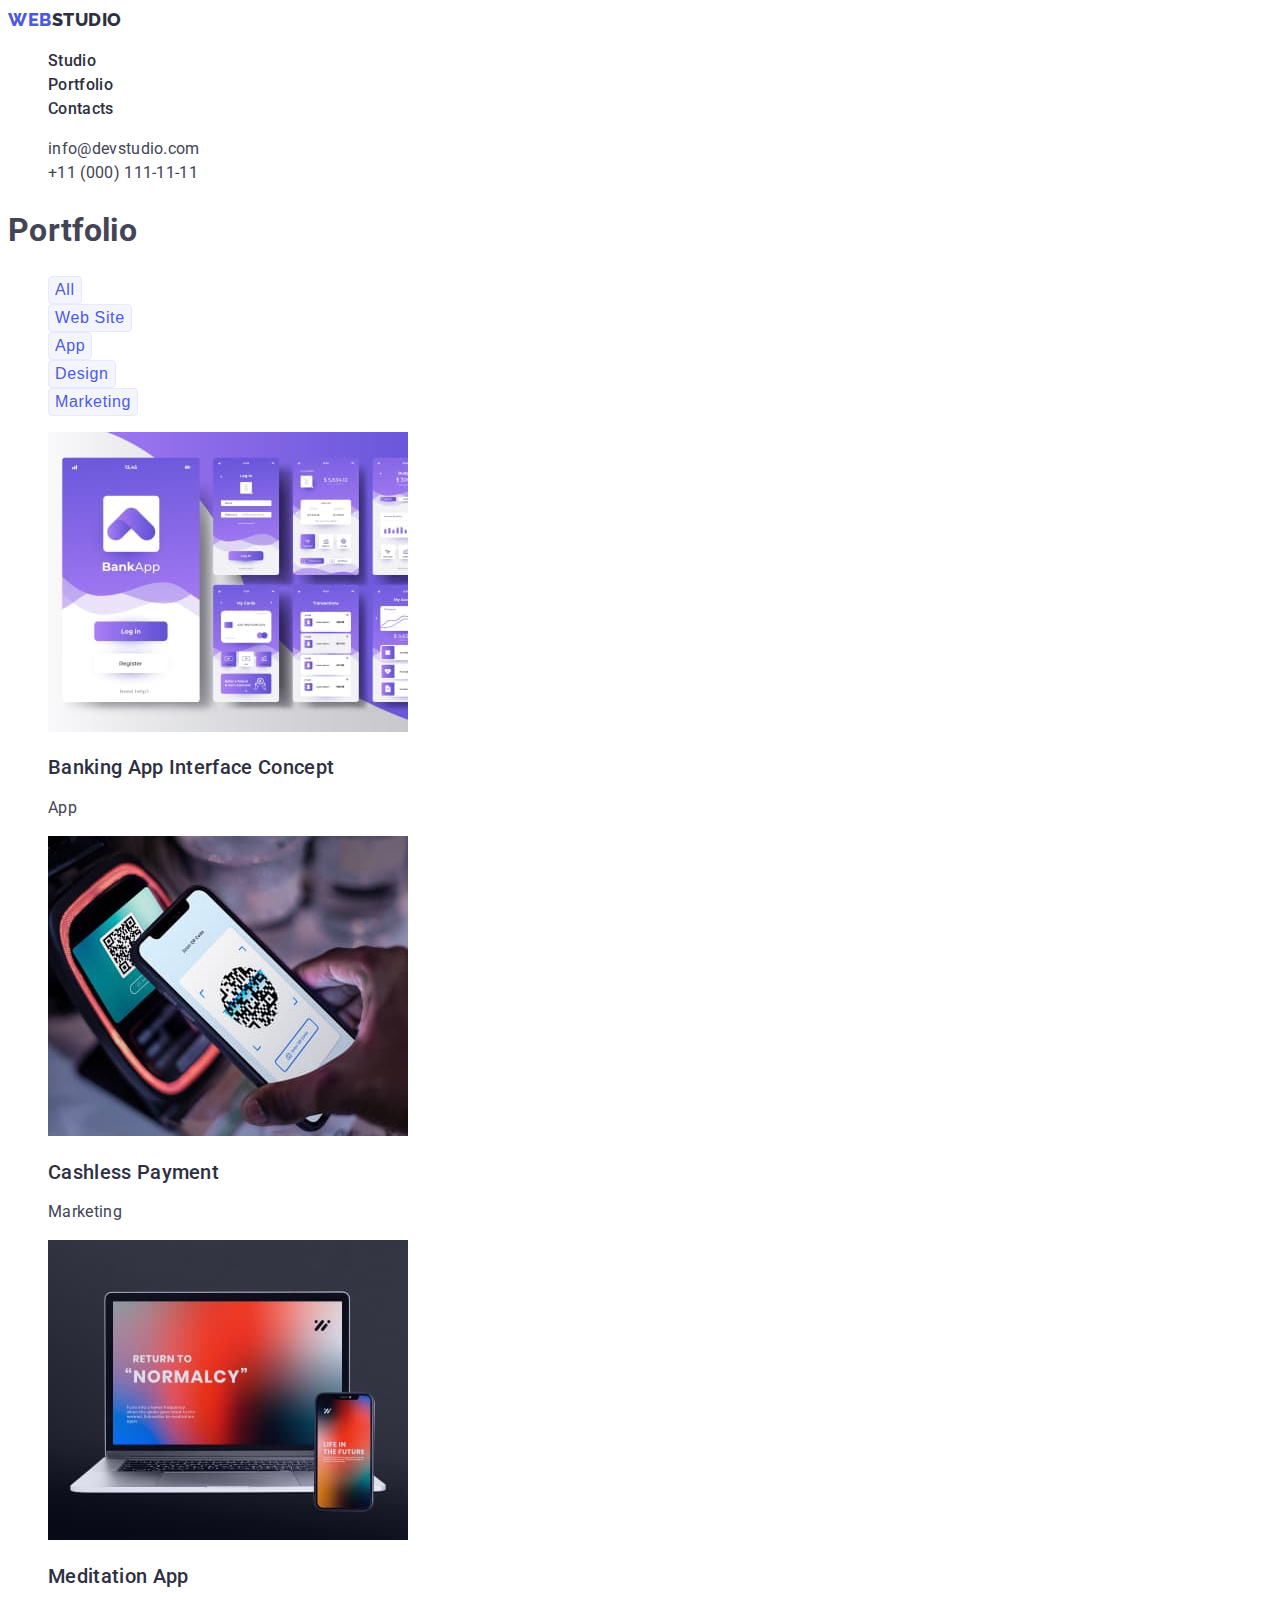
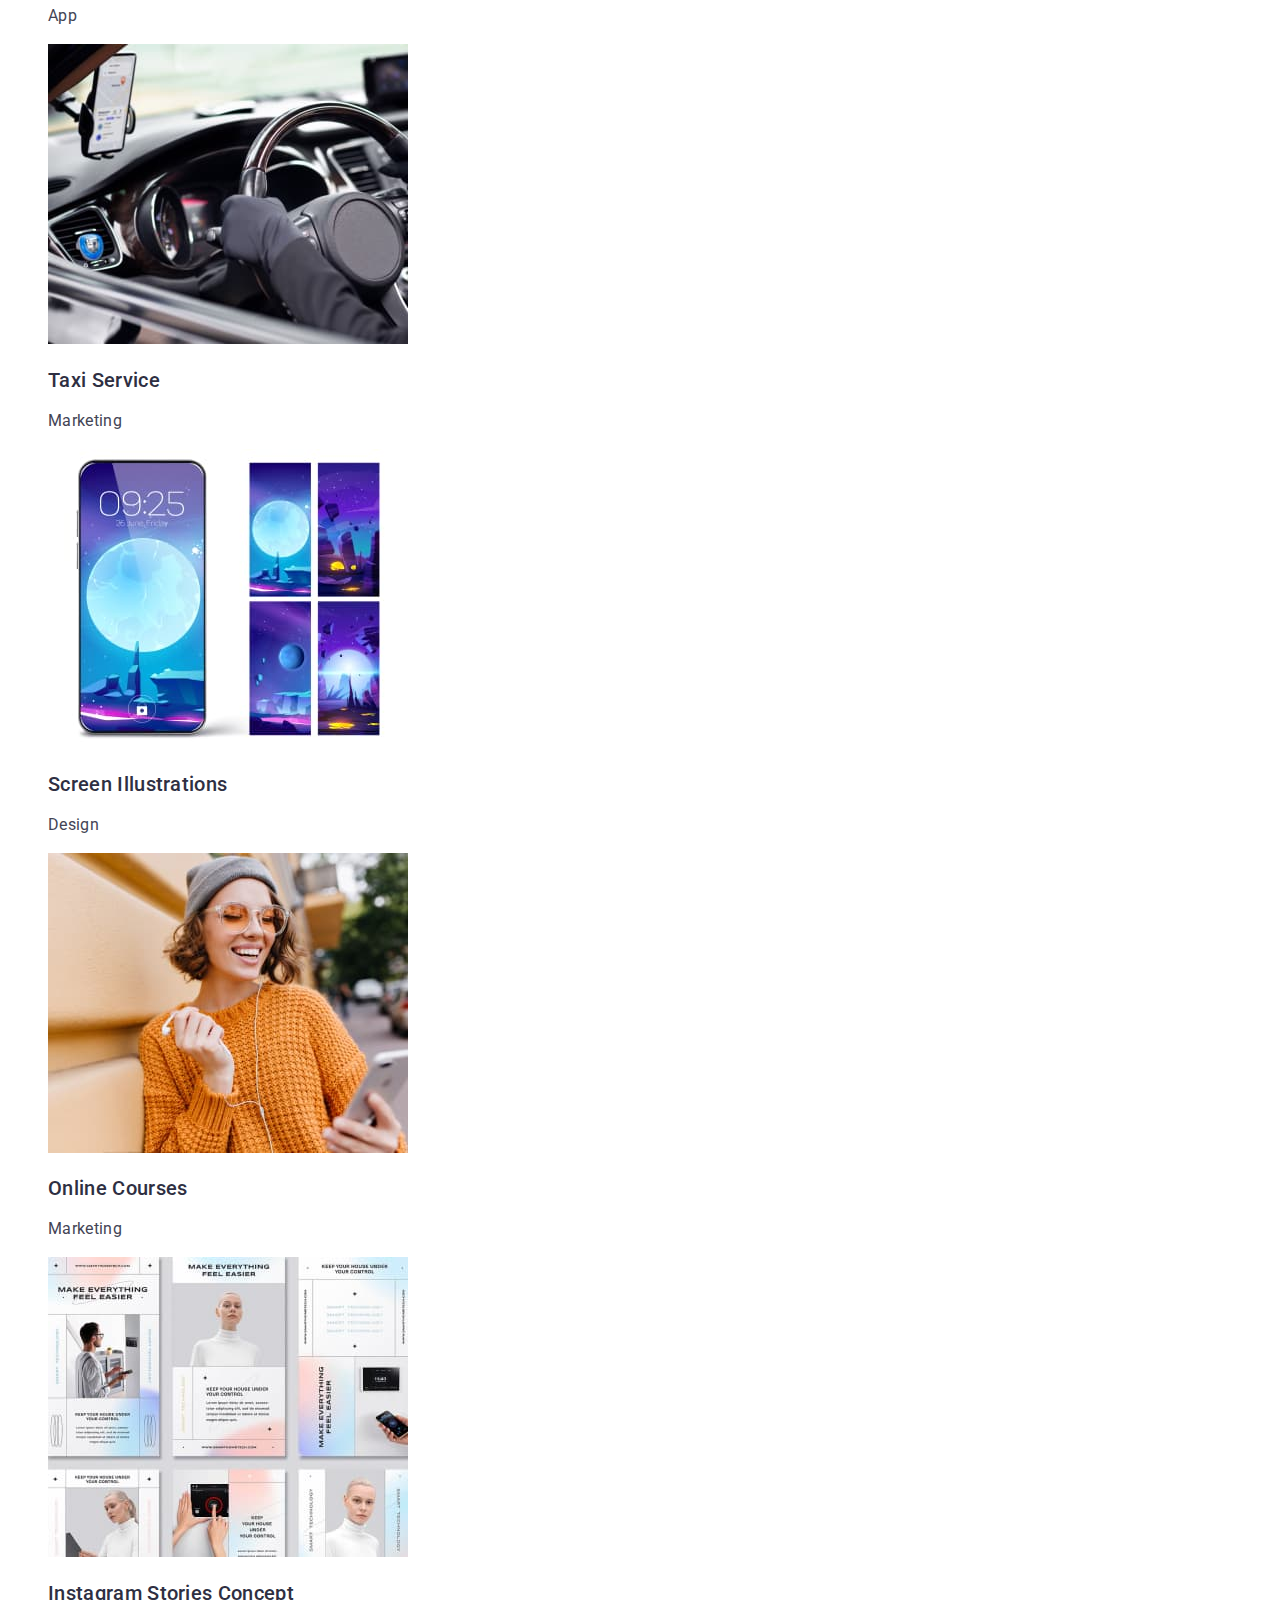
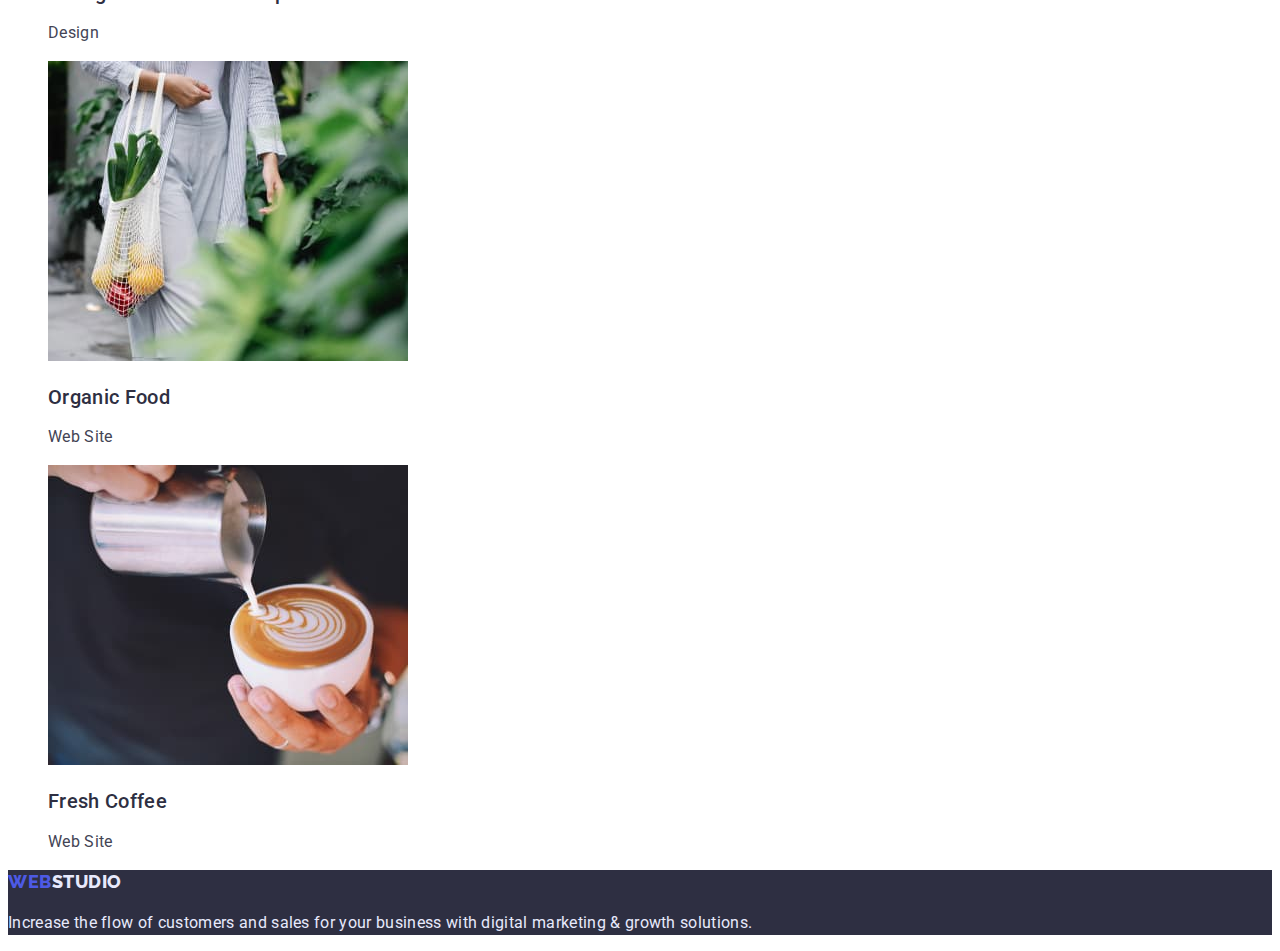
==== portfolio.html @ fa210cbf "Add start" ====
<!DOCTYPE html>
<html lang="en">
  <head>
    <meta charset="UTF-8" />
    <meta http-equiv="X-UA-Compatible" content="IE=edge" />
    <meta name="viewport" content="width=device-width, initial-scale=1.0" />
    <title lang="uk">Портфоліо</title>
    <link rel="preconnect" href="https://fonts.googleapis.com" />
    <link rel="preconnect" href="https://fonts.gstatic.com" crossorigin />
    <link
      href="https://fonts.googleapis.com/css2?family=Raleway:wght@700&family=Roboto:wght@400;500;700;900&display=swap"
      rel="stylesheet"
    />
    <link rel="stylesheet" href="./CSS/styless.css" />
  </head>
  <body>
    <!-- site header -->
    <header>
      <!-- navigation -->
      <nav>
        <!-- logo -->
        <a href="./index.html" class="logo"> <span class="logo-web">Web</span>Studio </a>
        <ul class="site-nav list">
          <li><a href="./index.html" class="link">Studio</a></li>
          <li><a href="./portfolio.html" class="link">Portfolio</a></li>
          <li><a href="" class="link">Contacts</a></li>
        </ul>
      </nav>
      <!-- contacts -->
      <ul class="contacts list">
        <li><a href="mailto:info@devstudio.com" class="contact">info@devstudio.com</a></li>
        <li><a href="tel:+110001111111" class="contact">+11 (000) 111-11-11</a></li>
      </ul>
    </header>
    <!-- main content -->
    <main>
      <section>
        <h1>Portfolio</h1>
        <!-- filters -->
        <ul class="list">
          <li><button type="button" class="button secondary">All</button></li>
          <li><button type="button" class="button secondary">Web Site</button></li>
          <li><button type="button" class="button secondary">App</button></li>
          <li><button type="button" class="button secondary">Design</button></li>
          <li><button type="button" class="button secondary">Marketing</button></li>
        </ul>
        <!-- cards -->
        <ul class="cards list">
          <li class="card-list">
            <a href="" class="link">
              <img
                src="./images/p-img-1.jpg"
                alt="an example of a banking app"
                width="360"
                height="300"
              />
              <h2 class="card-page">Banking App Interface Concept</h2>
              <p class="card-text">App</p>
            </a>
          </li>
          <li>
            <a href="" class="link">
              <img
                src="./images/p-img-2.jpg"
                alt="example of сashless payment"
                width="360"
                height="300"
              />
              <h2 class="card-page">Cashless Payment</h2>
              <p class="card-text">Marketing</p>
            </a>
          </li>
          <li>
            <a href="" class="link">
              <img
                src="./images/p-img-3.jpg"
                alt="an example of a meditation app"
                width="360"
                height="300"
              />
              <h2 class="card-page">Meditation App</h2>
              <p class="card-text">App</p>
            </a>
          </li>
          <li>
            <a href="" class="link">
              <img
                src="./images/p-img-4.jpg"
                alt="an example of a taxi service"
                width="360"
                height="300"
              />
              <h2 class="card-page">Taxi Service</h2>
              <p class="card-text">Marketing</p>
            </a>
          </li>
          <li>
            <a href="" class="link">
              <img
                src="./images/p-img-5.jpg"
                alt="an example of phone screen design"
                width="360"
                height="300"
              />
              <h2 class="card-page">Screen Illustrations</h2>
              <p class="card-text">Design</p>
            </a>
          </li>
          <li>
            <a href="" class="link">
              <img
                src="./images/p-img-6.jpg"
                alt="girl with headphones and phone"
                width="360"
                height="300"
              />
              <h2 class="card-page">Online Courses</h2>
              <p class="card-text">Marketing</p>
            </a>
          </li>
          <li>
            <a href="" class="link">
              <img
                src="./images/p-img-7.jpg"
                alt="an example of Instagram stories"
                width="360"
                height="300"
              />
              <h2 class="card-page">Instagram Stories Concept</h2>
              <p class="card-text">Design</p>
            </a>
          </li>
          <li>
            <a href="" class="link">
              <img
                src="./images/p-img-8.jpg"
                alt="vegetables and fruits in a bag"
                width="360"
                height="300"
              />
              <h2 class="card-page">Organic Food</h2>
              <p class="card-text">Web Site</p>
            </a>
          </li>
          <li>
            <a href="" class="link">
              <img
                src="./images/p-img-9.jpg"
                alt="the barista makes coffee"
                width="360"
                height="300"
              />
              <h2 class="card-page">Fresh Coffee</h2>
              <p class="card-text">Web Site</p>
            </a>
          </li>
        </ul>
      </section>
    </main>
    <!-- footer -->
    <footer class="footer">
      <a href="/" class="logo"> <span class="logo-web">Web</span>Studio </a>
      <p class="footer-text">
        Increase the flow of customers and sales for your business with digital marketing & growth
        solutions.
      </p>
    </footer>
  </body>
</html>
---- CSS/styless.css ----
:root {
    --dark-color: #2E2F42;
    --text-color: #434455;
    --primary-brend-color: #4D5AE5;
    --withe-color: #FFFFFF;
    --accent-color: #E7E9FC;
    --light-color: #F4F4FD;
}

body {
    color: var(--text-color);
    background-color: var(--withe-color);
    font-family: Roboto, sans-serif;
    font-size: 16px;
    line-height: 1.5;
    letter-spacing: 0.02em;
}

.list {
    list-style: none;
} 

/* Marking Logo */
.logo {
    color: var(--dark-color);
    text-transform: uppercase;
    text-decoration: none;
    font-family: Raleway, sans-serif;
    font-weight: 800;
    font-size: 18px;
    line-height: 1.33;
    letter-spacing: 0.03em;
}

.logo-web {
    color: var(--primary-brend-color);
}

/* Marking Navigation */
.site-nav {
    font-weight: 500;
}
.site-nav .link {
    color: var(--dark-color);
    text-decoration: none;
}
.site-nav .link:hover,
.site-nav .link:focus {
    color: var(--primary-brend-color);
}

/* Marking Contakts */
.contact {
    color: inherit;
    text-decoration: none;
}
.contact:hover, .contact:focus {
    color: var(--primary-brend-color);
}

/* Marking Hero */
.hero {
    background-color: var(--dark-color);
}
.hero-title {
    color: var(--withe-color);
    font-weight: 500;
    font-size: 56px;
    line-height: 1.07;
    text-align: center;
}

/* Marking Button */
.button.primary {
    cursor: pointer;
    color: var(--withe-color);
    background-color: var(--primary-brend-color);
    border-radius: 4px;
    font-family: Roboto, sans-serif;
    font-weight: 500;
    font-size: 16px;
    line-height: 1.19;
    align-items: center;
    text-align: center;
    letter-spacing: 0.04em;
}
.button.primary:hover,
.button.primary:focus {
    background: #404BBF;
}

/* Marking Features */
.future-page {
    color: var(--dark-color);
    font-weight: 500;
    font-size: 20px;
    line-height: 1.2;
}

/* Marking Wot We Do */
.section-page {
    color: var(--dark-color);
    font-weight: 500;
    font-size: 36px;
    line-height: 1.11;
    text-align: center;
    text-transform: capitalize;
}

/* Markinf Our Team */
.team-page {
    color: var(--dark-color);
    font-weight: 500;
    font-size: 20px;
    line-height: 1.2;
}

/* Marking Footer */
.footer {
    color: var(--accent-color);
    background-color: var(--dark-color);
}
.footer .logo {
    color: var(--accent-color);
}

/* Marking Portfolio */
.button.secondary {
    cursor: pointer;
    color: var(--primary-brend-color);
    background-color: var(--light-color);
    border: 1px solid #E7E9FC;
    border-radius: 4px;
    font-weight: 500;
    font-size: 16px;
    line-height: 1.5;
    align-items: center;
    text-align: center;
    letter-spacing: 0.04em;
}

.button.secondary:hover,
.button.secondary:focus {
    background: var(--primary-brend-color);
    color: var(--withe-color);
}
.cards .link {
    text-decoration: none;
    color: inherit;
}
.card-page {
    font-weight: 500;
    font-size: 20px;
    line-height: 1.2;
    color: var(--dark-color);
}
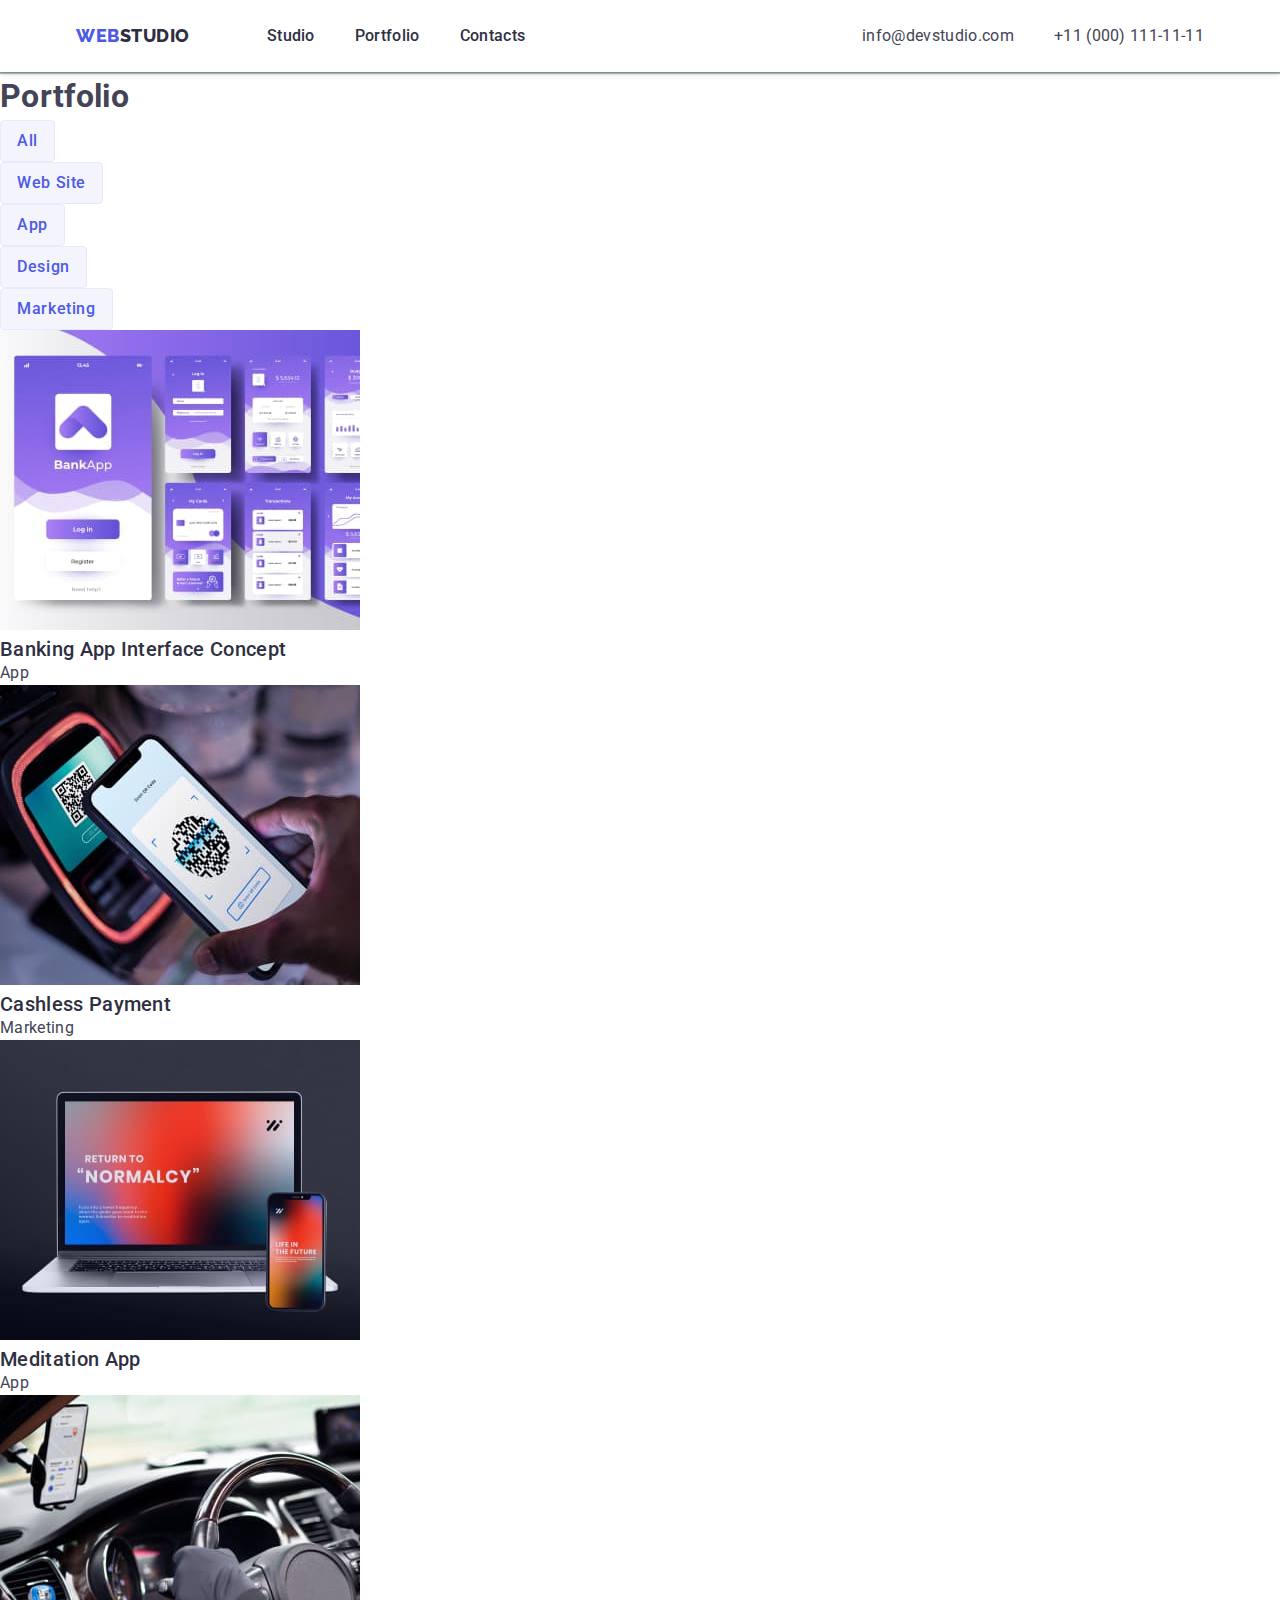
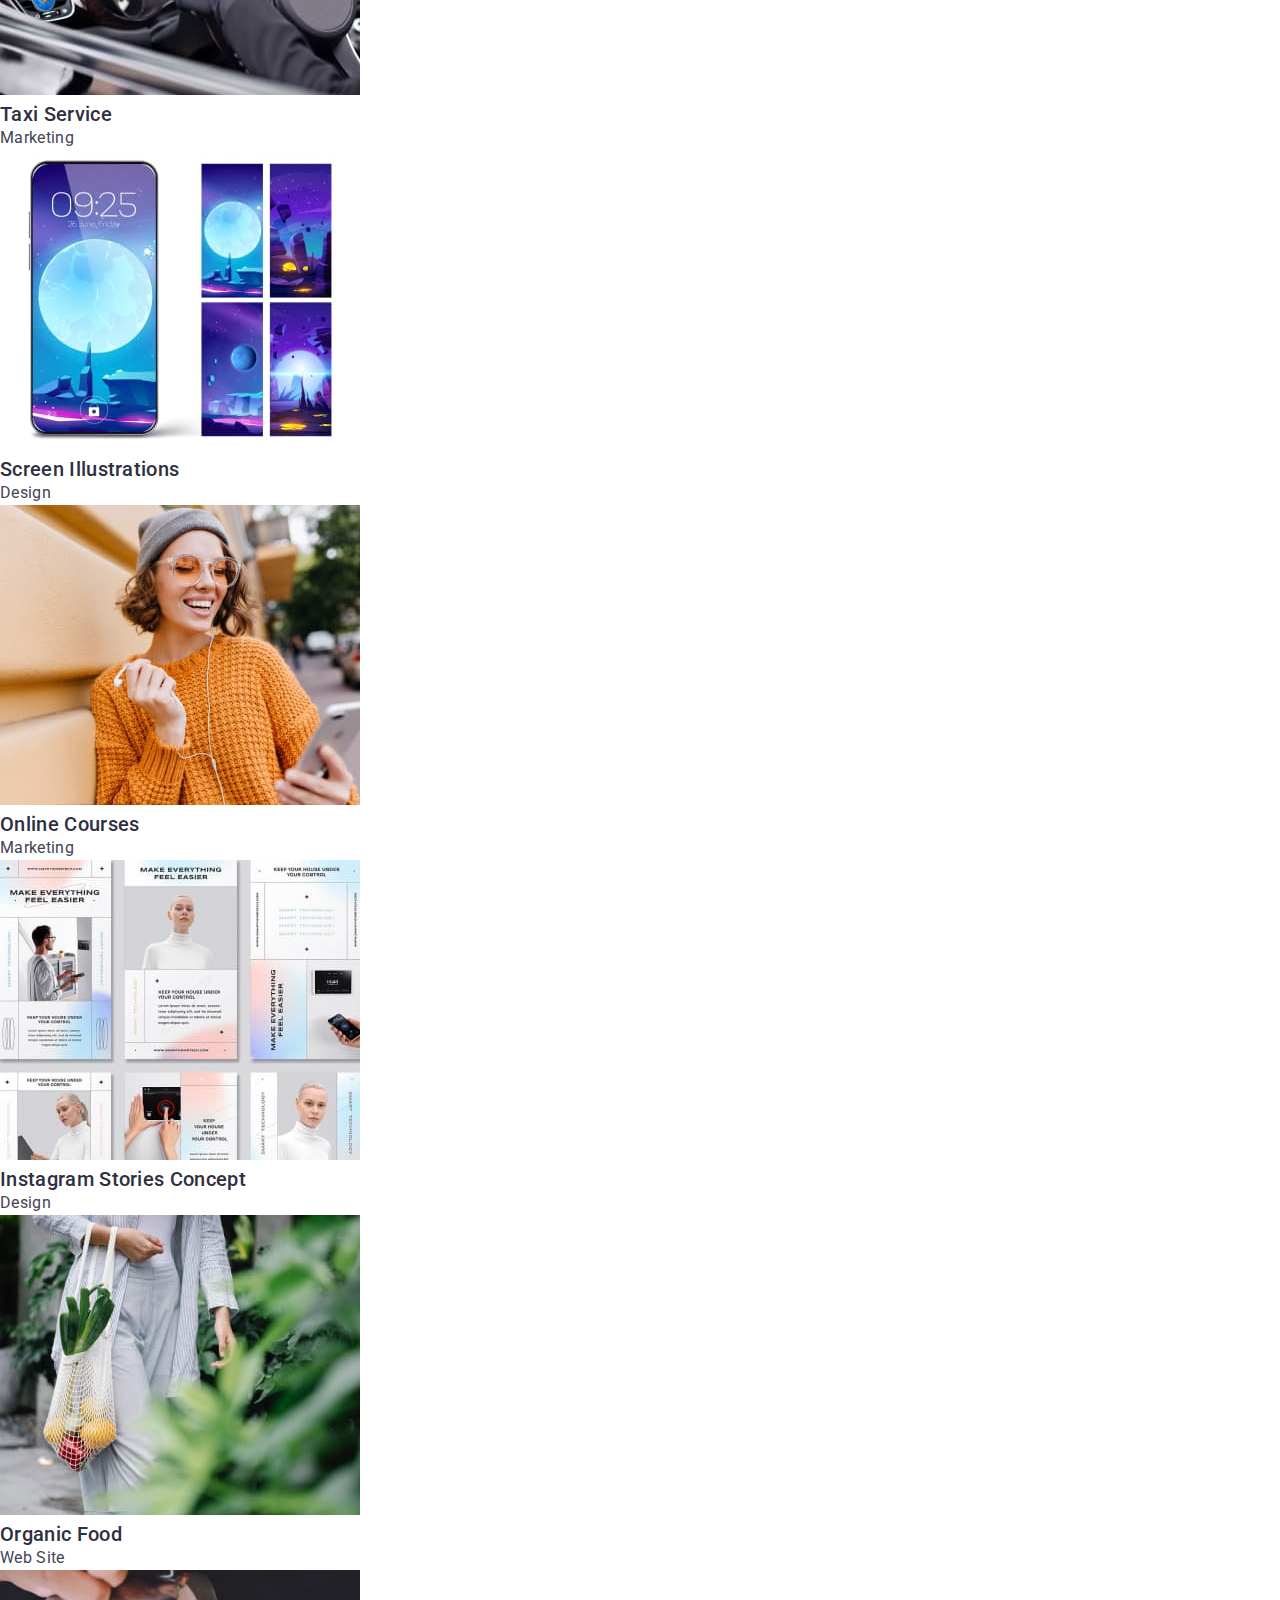
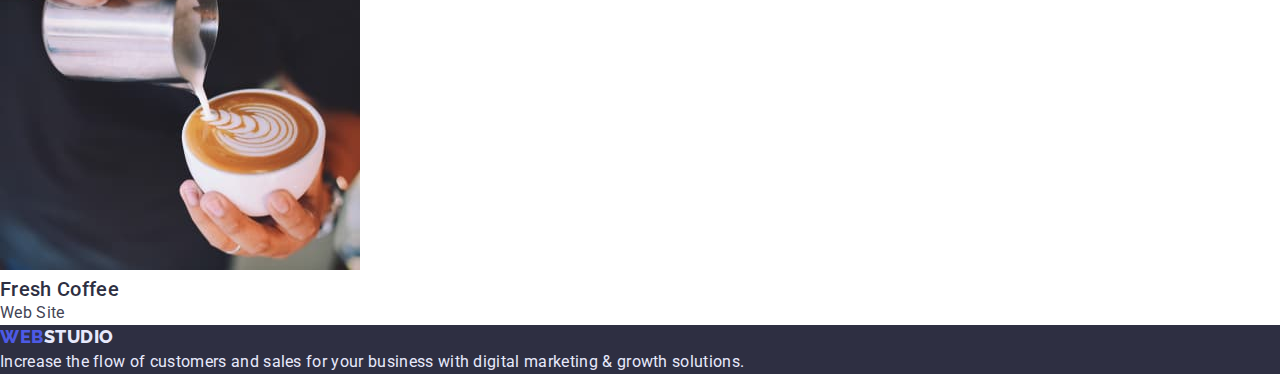
==== commit ceeb3b85: "Add flexbox" ====
--- a/portfolio.html
+++ b/portfolio.html
@@ -11,26 +11,34 @@
       href="https://fonts.googleapis.com/css2?family=Raleway:wght@700&family=Roboto:wght@400;500;700;900&display=swap"
       rel="stylesheet"
     />
+    <link
+      rel="stylesheet"
+      href="https://cdn.jsdelivr.net/npm/modern-normalize@1.1.0/modern-normalize.min.css"
+    />
     <link rel="stylesheet" href="./CSS/styless.css" />
   </head>
   <body>
     <!-- site header -->
-    <header>
+    <header class="header">
       <!-- navigation -->
-      <nav>
-        <!-- logo -->
-        <a href="./index.html" class="logo"> <span class="logo-web">Web</span>Studio </a>
-        <ul class="site-nav list">
-          <li><a href="./index.html" class="link">Studio</a></li>
-          <li><a href="./portfolio.html" class="link">Portfolio</a></li>
-          <li><a href="" class="link">Contacts</a></li>
+      <div class="conteiner main-nav">
+        <nav class="main-nav">
+          <!-- logo -->
+          <a href="./index.html" class="logo"> <span class="logo-web">Web</span>Studio </a>
+          <ul class="site-nav list">
+            <li class="item"><a href="./index.html" class="link">Studio</a></li>
+            <li class="item"><a href="./portfolio.html" class="link">Portfolio</a></li>
+            <li class="item"><a href="" class="link">Contacts</a></li>
+          </ul>
+        </nav>
+        <!-- contacts -->
+        <ul class="contacts list">
+          <li class="item">
+            <a href="mailto:info@devstudio.com" class="contact">info@devstudio.com</a>
+          </li>
+          <li class="item"><a href="tel:+110001111111" class="contact">+11 (000) 111-11-11</a></li>
         </ul>
-      </nav>
-      <!-- contacts -->
-      <ul class="contacts list">
-        <li><a href="mailto:info@devstudio.com" class="contact">info@devstudio.com</a></li>
-        <li><a href="tel:+110001111111" class="contact">+11 (000) 111-11-11</a></li>
-      </ul>
+      </div>
     </header>
     <!-- main content -->
     <main>
--- a/CSS/styless.css
+++ b/CSS/styless.css
@@ -7,6 +7,17 @@
     --light-color: #F4F4FD;
 }
 
+h1, h2, h3, p {
+    margin-top: 0;
+    margin-bottom: 0;
+}
+
+ul {
+    margin-top: 0;
+    margin-bottom: 0;
+    padding-left: 0;
+}
+
 body {
     color: var(--text-color);
     background-color: var(--withe-color);
@@ -20,8 +31,19 @@
     list-style: none;
 } 
 
+.conteiner {
+    width: 1158px;
+    padding-left: 15px;
+    padding-right: 15px;
+    margin: 0 auto;
+}
+
 /* Marking Logo */
 .logo {
+    margin-right: 77px;
+    padding-top: 24px;
+    padding-bottom: 24px;
+
     color: var(--dark-color);
     text-transform: uppercase;
     text-decoration: none;
@@ -37,10 +59,28 @@
 }
 
 /* Marking Navigation */
+.header {
+    box-shadow: 0 1px 6px 0 #082E2F42,
+    0 1px 1px 0 #162E2F42, 0 2px 1px 0 #082E2F42
+}
+.main-nav {
+    display: flex;
+    align-items: center;
+}
 .site-nav {
-    font-weight: 500;
-}
+    display: flex;
+    font-weight: 500;
+}
+
+.site-nav .item:not(:last-child) {
+    margin-right: 40px;
+}
+
 .site-nav .link {
+    display: block;
+    padding-top: 24px;
+    padding-bottom: 24px;
+
     color: var(--dark-color);
     text-decoration: none;
 }
@@ -50,7 +90,19 @@
 }
 
 /* Marking Contakts */
+.contacts {
+    display: flex;
+    margin-left: auto;
+}
+
+.contacts .item:not(:last-child) {
+    margin-right: 40px;
+}
+
 .contact {
+    padding-top: 24px;
+    padding-bottom: 24px;
+
     color: inherit;
     text-decoration: none;
 }
@@ -60,22 +112,32 @@
 
 /* Marking Hero */
 .hero {
+    padding-top: 192px;
+    padding-bottom: 192px;
+
     background-color: var(--dark-color);
+    text-align: center;
 }
 .hero-title {
+    margin-bottom: 48px;
+    width: 492px;
+    margin-left: auto;
+    margin-right: auto;
+
     color: var(--withe-color);
     font-weight: 500;
     font-size: 56px;
     line-height: 1.07;
-    text-align: center;
 }
 
 /* Marking Button */
 .button.primary {
+    border-radius: 4px;
+    padding: 16px 32px;
+
     cursor: pointer;
     color: var(--withe-color);
     background-color: var(--primary-brend-color);
-    border-radius: 4px;
     font-family: Roboto, sans-serif;
     font-weight: 500;
     font-size: 16px;
@@ -95,6 +157,19 @@
     font-weight: 500;
     font-size: 20px;
     line-height: 1.2;
+}
+
+.visually-hidden {
+    position: absolute;
+    width: 1px;
+    height: 1px;
+    margin: -1px;
+    border: 0;
+    padding: 0;
+    white-space: nowrap;
+    clip-path: inset(100%);
+    clip: rect(0 0 0 0);
+    overflow: hidden;
 }
 
 /* Marking Wot We Do */
@@ -126,11 +201,13 @@
 
 /* Marking Portfolio */
 .button.secondary {
-    cursor: pointer;
-    color: var(--primary-brend-color);
-    background-color: var(--light-color);
     border: 1px solid #E7E9FC;
     border-radius: 4px;
+    padding: 8px 16px;
+
+    cursor: pointer;
+    color: var(--primary-brend-color);
+    background-color: var(--light-color);
     font-weight: 500;
     font-size: 16px;
     line-height: 1.5;
@@ -153,4 +230,4 @@
     font-size: 20px;
     line-height: 1.2;
     color: var(--dark-color);
-}+}
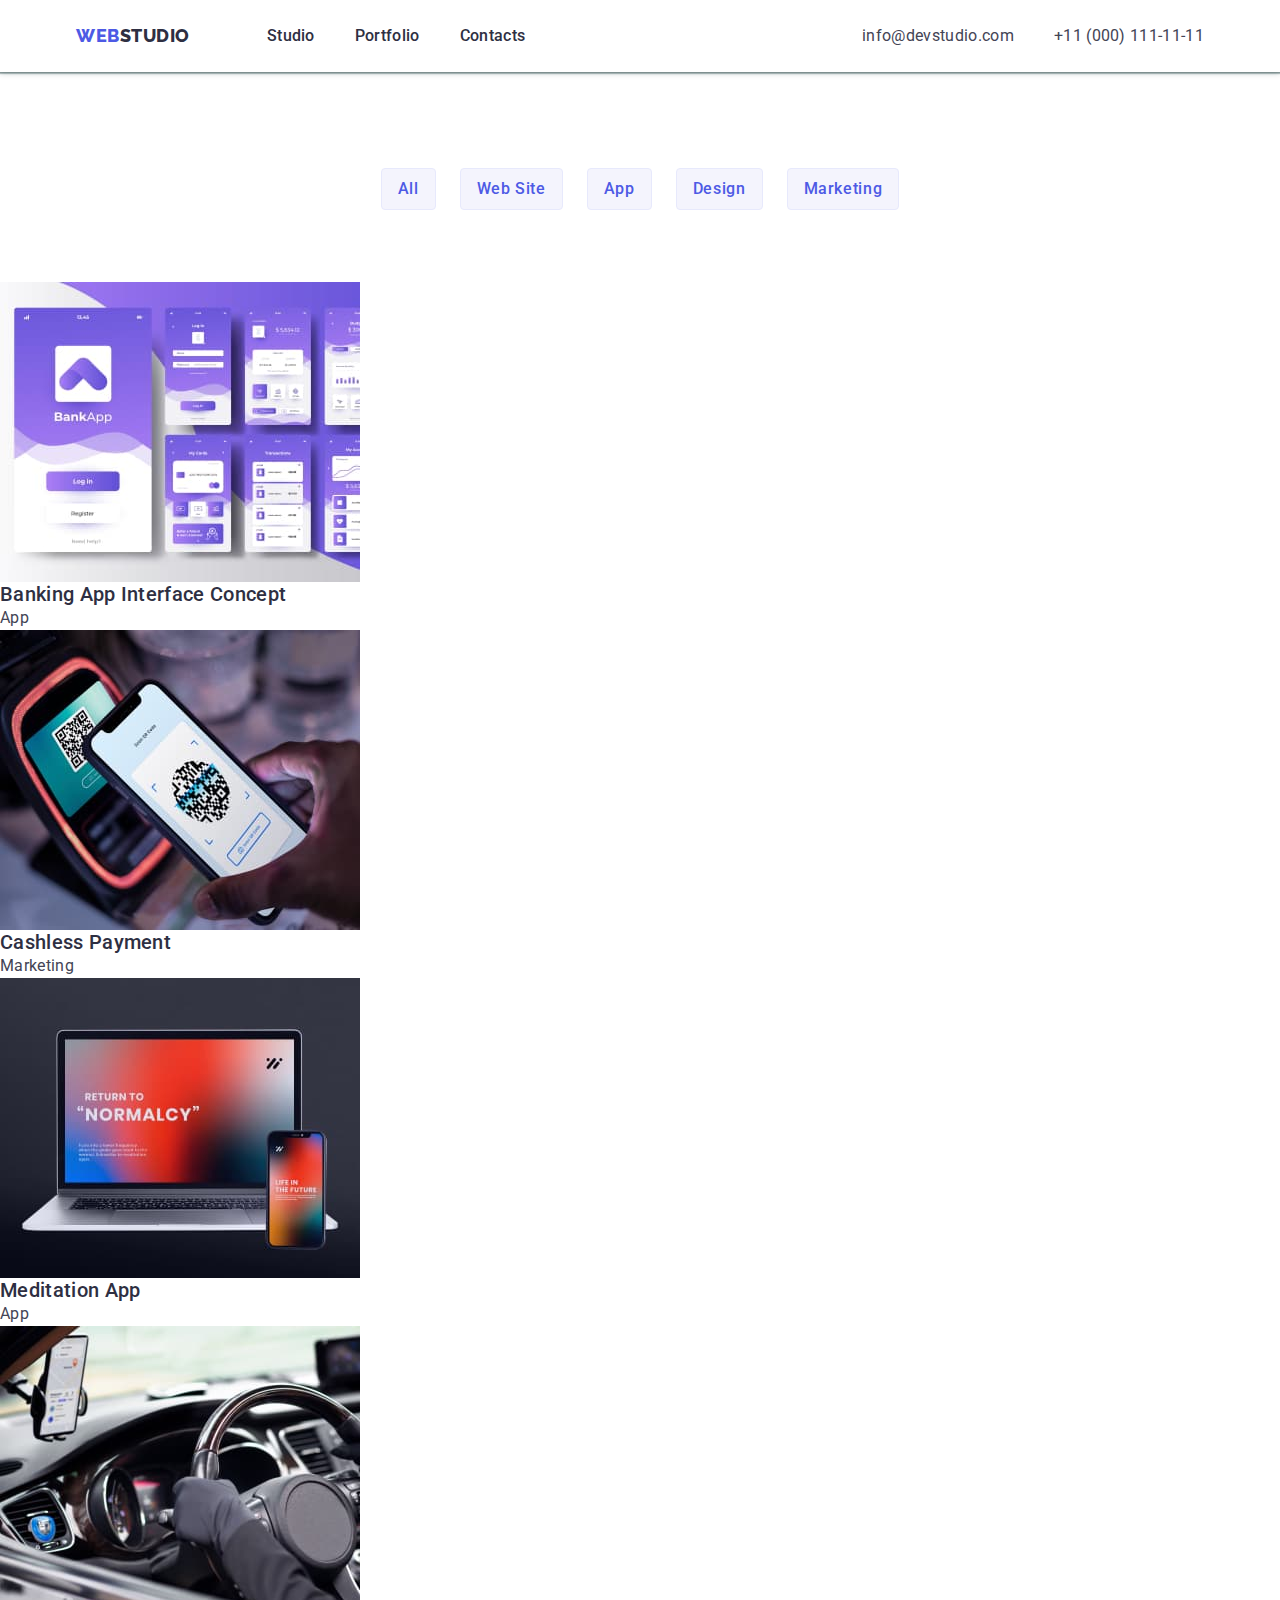
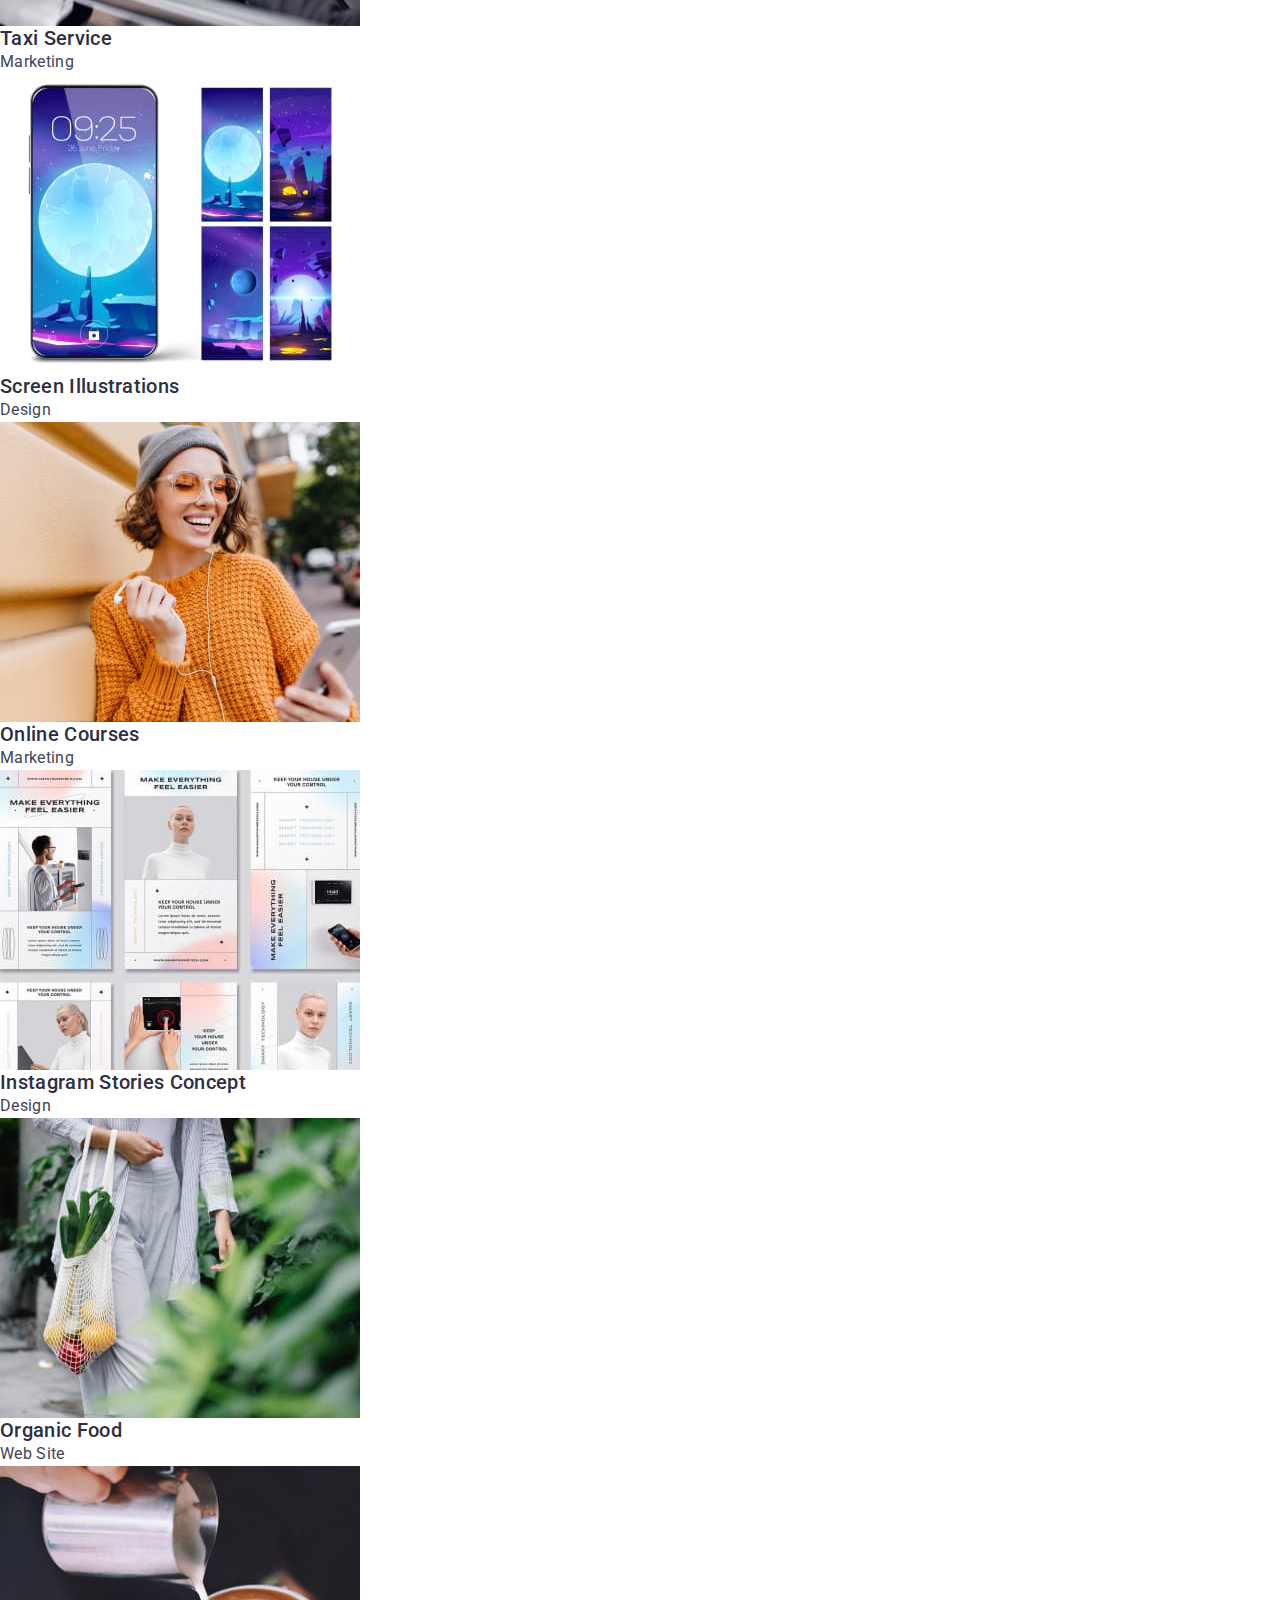
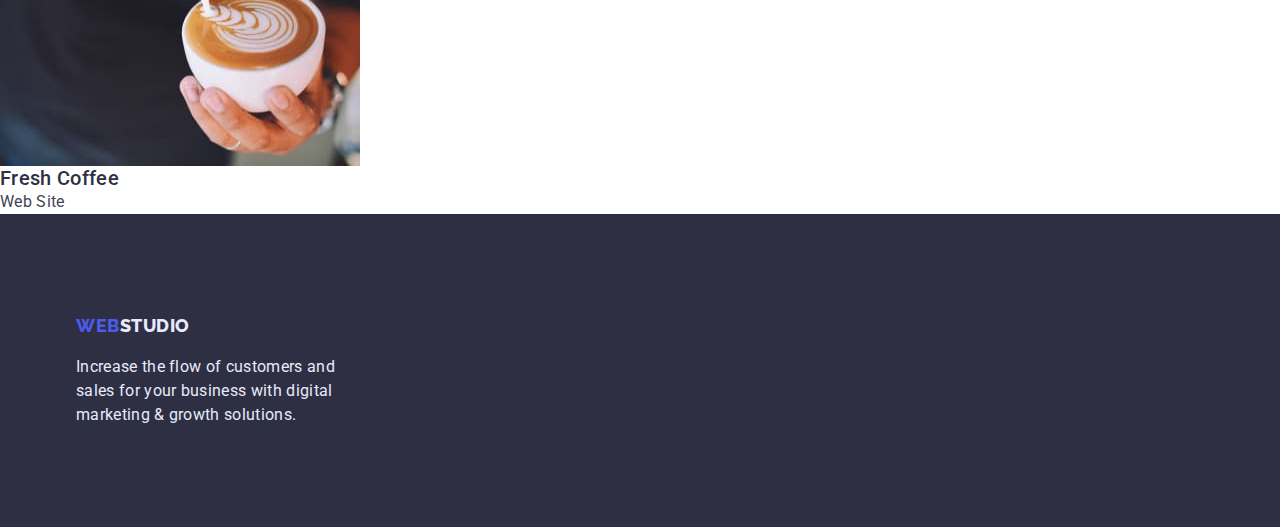
==== commit f2b10fb0: "Add finish Studio" ====
--- a/portfolio.html
+++ b/portfolio.html
@@ -42,19 +42,23 @@
     </header>
     <!-- main content -->
     <main>
+      <section class="section-buttons">
+        <div class="conteiner">
+          <h1 class="visually-hidden">Portfolio</h1>
+          <!-- filters -->
+          <ul class="buttons list">
+            <li class="item"><button type="button" class="button secondary">All</button></li>
+            <li class="item"><button type="button" class="button secondary">Web Site</button></li>
+            <li class="item"><button type="button" class="button secondary">App</button></li>
+            <li class="item"><button type="button" class="button secondary">Design</button></li>
+            <li class="item"><button type="button" class="button secondary">Marketing</button></li>
+          </ul>
+        </div>
+      </section>
       <section>
-        <h1>Portfolio</h1>
-        <!-- filters -->
-        <ul class="list">
-          <li><button type="button" class="button secondary">All</button></li>
-          <li><button type="button" class="button secondary">Web Site</button></li>
-          <li><button type="button" class="button secondary">App</button></li>
-          <li><button type="button" class="button secondary">Design</button></li>
-          <li><button type="button" class="button secondary">Marketing</button></li>
-        </ul>
         <!-- cards -->
         <ul class="cards list">
-          <li class="card-list">
+          <li class="item">
             <a href="" class="link">
               <img
                 src="./images/p-img-1.jpg"
@@ -66,7 +70,7 @@
               <p class="card-text">App</p>
             </a>
           </li>
-          <li>
+          <li class="item">
             <a href="" class="link">
               <img
                 src="./images/p-img-2.jpg"
@@ -78,7 +82,7 @@
               <p class="card-text">Marketing</p>
             </a>
           </li>
-          <li>
+          <li class="item">
             <a href="" class="link">
               <img
                 src="./images/p-img-3.jpg"
@@ -90,7 +94,7 @@
               <p class="card-text">App</p>
             </a>
           </li>
-          <li>
+          <li class="item">
             <a href="" class="link">
               <img
                 src="./images/p-img-4.jpg"
@@ -102,7 +106,7 @@
               <p class="card-text">Marketing</p>
             </a>
           </li>
-          <li>
+          <li class="item">
             <a href="" class="link">
               <img
                 src="./images/p-img-5.jpg"
@@ -114,7 +118,7 @@
               <p class="card-text">Design</p>
             </a>
           </li>
-          <li>
+          <li class="item">
             <a href="" class="link">
               <img
                 src="./images/p-img-6.jpg"
@@ -126,7 +130,7 @@
               <p class="card-text">Marketing</p>
             </a>
           </li>
-          <li>
+          <li class="item">
             <a href="" class="link">
               <img
                 src="./images/p-img-7.jpg"
@@ -138,7 +142,7 @@
               <p class="card-text">Design</p>
             </a>
           </li>
-          <li>
+          <li class="item">
             <a href="" class="link">
               <img
                 src="./images/p-img-8.jpg"
@@ -150,7 +154,7 @@
               <p class="card-text">Web Site</p>
             </a>
           </li>
-          <li>
+          <li class="item">
             <a href="" class="link">
               <img
                 src="./images/p-img-9.jpg"
@@ -167,11 +171,13 @@
     </main>
     <!-- footer -->
     <footer class="footer">
-      <a href="/" class="logo"> <span class="logo-web">Web</span>Studio </a>
-      <p class="footer-text">
-        Increase the flow of customers and sales for your business with digital marketing & growth
-        solutions.
-      </p>
+      <div class="conteiner">
+        <a href="/" class="logo"> <span class="logo-web">Web</span>Studio </a>
+        <p class="footer-text">
+          Increase the flow of customers and sales for your business with digital marketing & growth
+          solutions.
+        </p>
+      </div>
     </footer>
   </body>
 </html>
--- a/CSS/styless.css
+++ b/CSS/styless.css
@@ -27,6 +27,10 @@
     letter-spacing: 0.02em;
 }
 
+img {
+    display: block;
+}
+
 .list {
     list-style: none;
 } 
@@ -60,8 +64,10 @@
 
 /* Marking Navigation */
 .header {
-    box-shadow: 0 1px 6px 0 #082E2F42,
-    0 1px 1px 0 #162E2F42, 0 2px 1px 0 #082E2F42
+    box-shadow: 
+    0 1px 6px 0 #082E2F42,
+    0 1px 1px 0 #162E2F42, 
+    0 2px 1px 0 #082E2F42
 }
 .main-nav {
     display: flex;
@@ -152,6 +158,16 @@
 }
 
 /* Marking Features */
+.section-feature {
+    padding-top: 120px;
+    padding-bottom: 120px;
+}
+.feature {
+    display: flex;
+}
+.feature .item:not(:last-child) {
+    margin-right: 24px;
+}
 .future-page {
     color: var(--dark-color);
     font-weight: 500;
@@ -173,7 +189,12 @@
 }
 
 /* Marking Wot We Do */
+.section-doing {
+    padding-bottom: 120px;
+}
 .section-page {
+    margin-bottom: 72px;
+
     color: var(--dark-color);
     font-weight: 500;
     font-size: 36px;
@@ -182,16 +203,57 @@
     text-transform: capitalize;
 }
 
+.work {
+    display: flex;
+}
+
+.work .item:not(:last-child) {
+    margin-right: 24px;
+}
+
 /* Markinf Our Team */
+.team {
+    display: flex;
+}
+
+.team .item-foto:not(:last-child) {
+    margin-right: 24px;
+}
+
+.item-foto {
+    box-shadow:
+        0 2px 1px 0 #082E2F42,
+        0 1px 1px 0 #162E2F42;
+    border-radius: 0px 0px 4px 4px;
+    background-color: var(--withe-color);
+}
+
+.our-team{
+    padding-top: 120px;
+    padding-bottom: 120px;
+    
+    background-color: var(--light-color);
+}
+
 .team-page {
+    margin-top: 32px;
+    margin-bottom: 8px;
     color: var(--dark-color);
     font-weight: 500;
     font-size: 20px;
     line-height: 1.2;
+    text-align: center;
+}
+.team-text {
+    margin-bottom: 32px;
+    text-align: center;
 }
 
 /* Marking Footer */
 .footer {
+    padding-top: 100px;
+    padding-bottom: 100px;
+
     color: var(--accent-color);
     background-color: var(--dark-color);
 }
@@ -199,7 +261,20 @@
     color: var(--accent-color);
 }
 
+.footer-text {
+    width: 264px;
+    margin-top: 16px;
+}
+
 /* Marking Portfolio */
+.section-buttons {
+    padding-top: 96px;
+    padding-bottom: 72px;
+}
+.buttons {
+    display: flex;
+    justify-content: center;
+}
 .button.secondary {
     border: 1px solid #E7E9FC;
     border-radius: 4px;
@@ -225,6 +300,10 @@
     text-decoration: none;
     color: inherit;
 }
+
+.buttons .item:not(:last-child) {
+    margin-right: 24px;
+}
 .card-page {
     font-weight: 500;
     font-size: 20px;
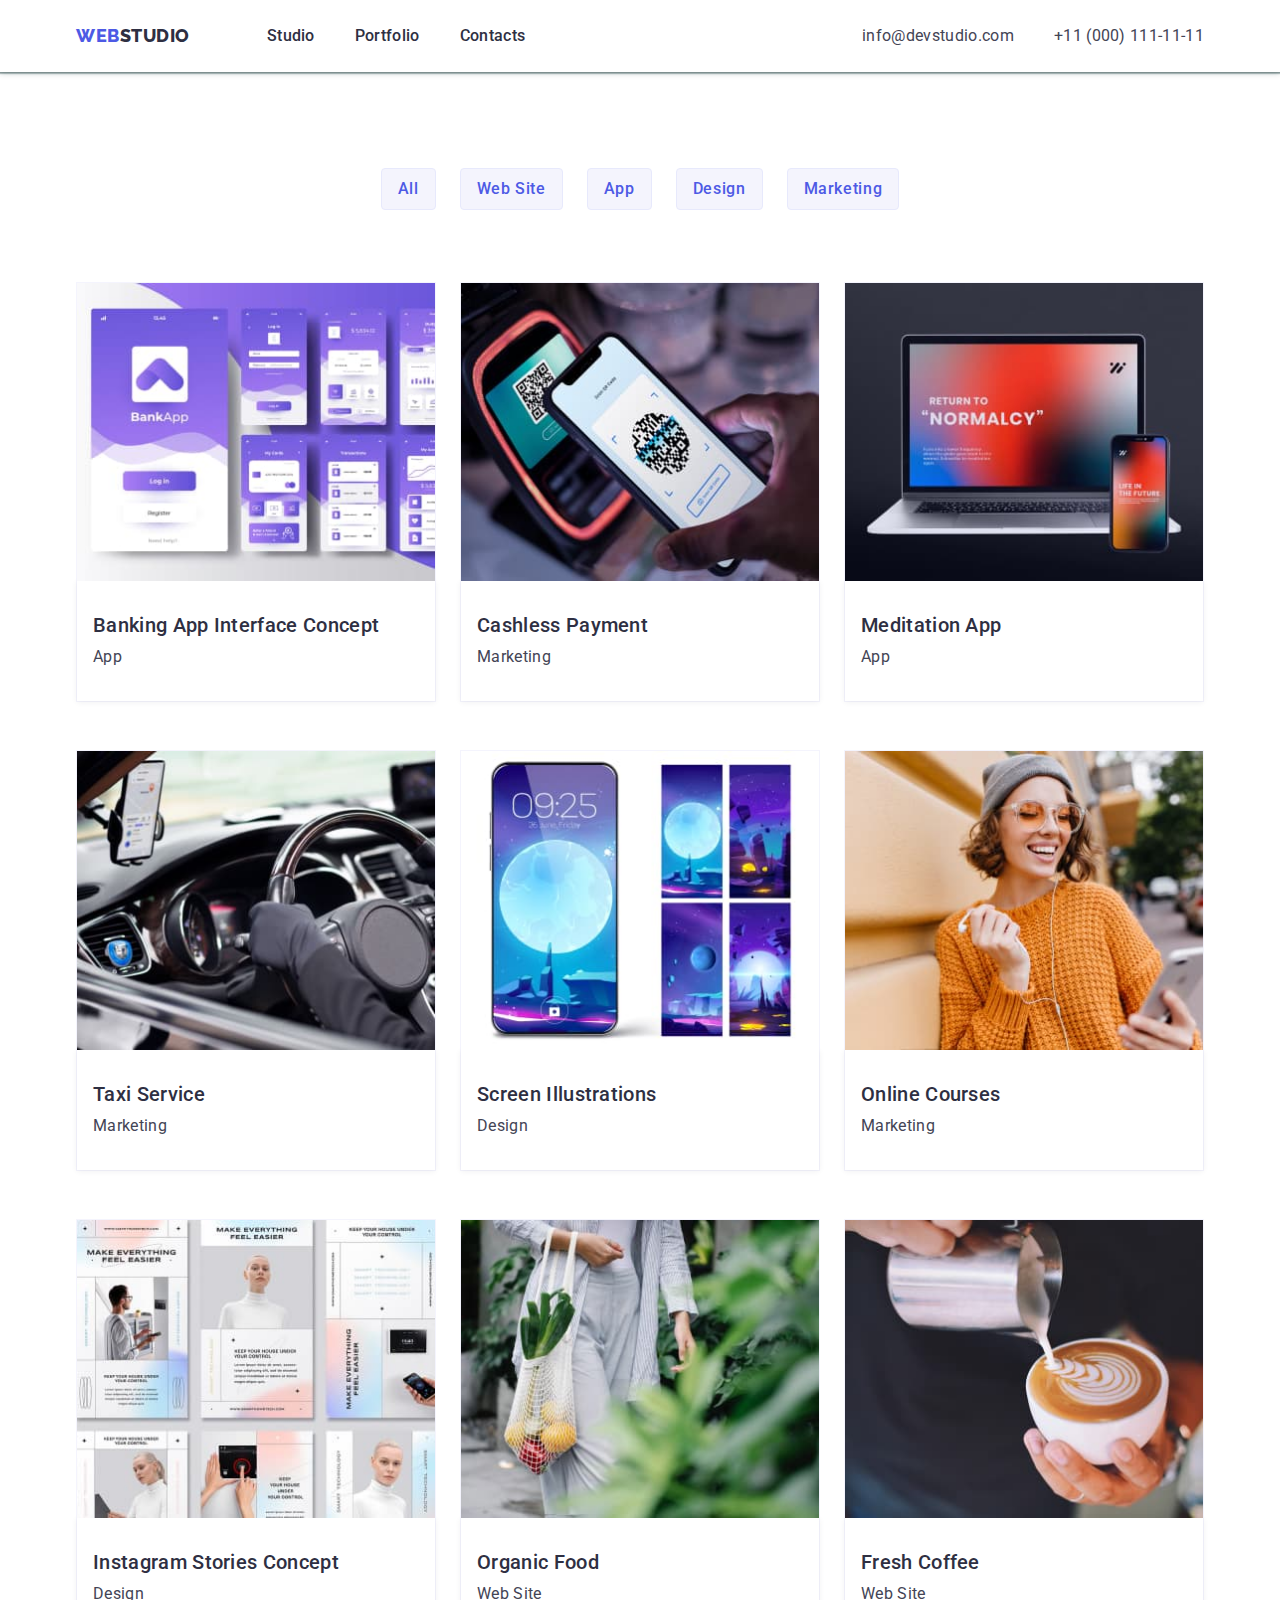
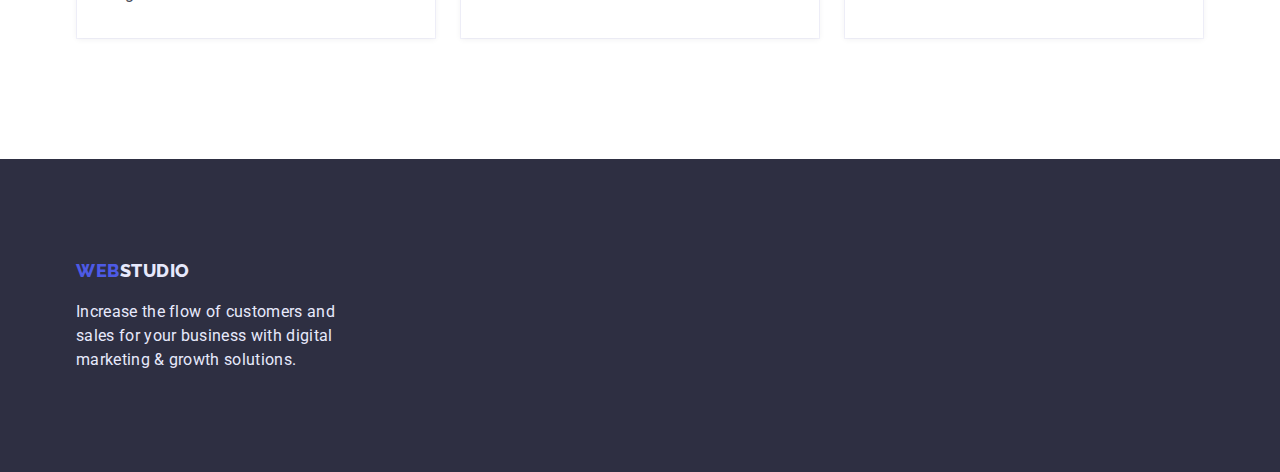
==== commit f7da57da: "Add finish" ====
--- a/portfolio.html
+++ b/portfolio.html
@@ -55,118 +55,174 @@
           </ul>
         </div>
       </section>
-      <section>
-        <!-- cards -->
-        <ul class="cards list">
-          <li class="item">
-            <a href="" class="link">
-              <img
-                src="./images/p-img-1.jpg"
-                alt="an example of a banking app"
-                width="360"
-                height="300"
-              />
-              <h2 class="card-page">Banking App Interface Concept</h2>
-              <p class="card-text">App</p>
-            </a>
-          </li>
-          <li class="item">
-            <a href="" class="link">
-              <img
-                src="./images/p-img-2.jpg"
-                alt="example of сashless payment"
-                width="360"
-                height="300"
-              />
-              <h2 class="card-page">Cashless Payment</h2>
-              <p class="card-text">Marketing</p>
-            </a>
-          </li>
-          <li class="item">
-            <a href="" class="link">
-              <img
-                src="./images/p-img-3.jpg"
-                alt="an example of a meditation app"
-                width="360"
-                height="300"
-              />
-              <h2 class="card-page">Meditation App</h2>
-              <p class="card-text">App</p>
-            </a>
-          </li>
-          <li class="item">
-            <a href="" class="link">
-              <img
-                src="./images/p-img-4.jpg"
-                alt="an example of a taxi service"
-                width="360"
-                height="300"
-              />
-              <h2 class="card-page">Taxi Service</h2>
-              <p class="card-text">Marketing</p>
-            </a>
-          </li>
-          <li class="item">
-            <a href="" class="link">
-              <img
-                src="./images/p-img-5.jpg"
-                alt="an example of phone screen design"
-                width="360"
-                height="300"
-              />
-              <h2 class="card-page">Screen Illustrations</h2>
-              <p class="card-text">Design</p>
-            </a>
-          </li>
-          <li class="item">
-            <a href="" class="link">
-              <img
-                src="./images/p-img-6.jpg"
-                alt="girl with headphones and phone"
-                width="360"
-                height="300"
-              />
-              <h2 class="card-page">Online Courses</h2>
-              <p class="card-text">Marketing</p>
-            </a>
-          </li>
-          <li class="item">
-            <a href="" class="link">
-              <img
-                src="./images/p-img-7.jpg"
-                alt="an example of Instagram stories"
-                width="360"
-                height="300"
-              />
-              <h2 class="card-page">Instagram Stories Concept</h2>
-              <p class="card-text">Design</p>
-            </a>
-          </li>
-          <li class="item">
-            <a href="" class="link">
-              <img
-                src="./images/p-img-8.jpg"
-                alt="vegetables and fruits in a bag"
-                width="360"
-                height="300"
-              />
-              <h2 class="card-page">Organic Food</h2>
-              <p class="card-text">Web Site</p>
-            </a>
-          </li>
-          <li class="item">
-            <a href="" class="link">
-              <img
-                src="./images/p-img-9.jpg"
-                alt="the barista makes coffee"
-                width="360"
-                height="300"
-              />
-              <h2 class="card-page">Fresh Coffee</h2>
-              <p class="card-text">Web Site</p>
-            </a>
-          </li>
-        </ul>
+      <section class="section-cards">
+        <div class="conteiner">
+          <!-- cards -->
+          <ul class="cards list">
+            <li class="item">
+              <article>
+                <a href="" class="link">
+                  <div class="card-thumb">
+                    <img
+                      src="./images/p-img-1.jpg"
+                      alt="an example of a banking app"
+                      width="360"
+                      height="300"
+                    />
+                  </div>
+                  <div class="card-content">
+                    <h2 class="card-page">Banking App Interface Concept</h2>
+                    <p class="card-text">App</p>
+                  </div>
+                </a>
+              </article>
+            </li>
+            <li class="item">
+              <article>
+                <a href="" class="link">
+                  <div class="card-thumb">
+                    <img
+                      src="./images/p-img-2.jpg"
+                      alt="example of сashless payment"
+                      width="360"
+                      height="300"
+                    />
+                  </div>
+                  <div class="card-content">
+                    <h2 class="card-page">Cashless Payment</h2>
+                    <p class="card-text">Marketing</p>
+                  </div>
+                </a>
+              </article>
+            </li>
+            <li class="item">
+              <article>
+                <a href="" class="link">
+                  <div class="card-thumb">
+                    <img
+                      src="./images/p-img-3.jpg"
+                      alt="an example of a meditation app"
+                      width="360"
+                      height="300"
+                    />
+                  </div>
+                  <div class="card-content">
+                    <h2 class="card-page">Meditation App</h2>
+                    <p class="card-text">App</p>
+                  </div>
+                </a>
+              </article>
+            </li>
+            <li class="item">
+              <article>
+                <a href="" class="link">
+                  <div class="card-thumb">
+                    <img
+                      src="./images/p-img-4.jpg"
+                      alt="an example of a taxi service"
+                      width="360"
+                      height="300"
+                    />
+                  </div>
+                  <div class="card-content">
+                    <h2 class="card-page">Taxi Service</h2>
+                    <p class="card-text">Marketing</p>
+                  </div>
+                </a>
+              </article>
+            </li>
+            <li class="item">
+              <article>
+                <a href="" class="link">
+                  <div class="card-thumb">
+                    <img
+                      src="./images/p-img-5.jpg"
+                      alt="an example of phone screen design"
+                      width="360"
+                      height="300"
+                    />
+                  </div>
+                  <div class="card-content">
+                    <h2 class="card-page">Screen Illustrations</h2>
+                    <p class="card-text">Design</p>
+                  </div>
+                </a>
+              </article>
+            </li>
+            <li class="item">
+              <article>
+                <a href="" class="link">
+                  <div class="card-thumb">
+                    <img
+                      src="./images/p-img-6.jpg"
+                      alt="girl with headphones and phone"
+                      width="360"
+                      height="300"
+                    />
+                  </div>
+                  <div class="card-content">
+                    <h2 class="card-page">Online Courses</h2>
+                    <p class="card-text">Marketing</p>
+                  </div>
+                </a>
+              </article>
+            </li>
+            <li class="item">
+              <article>
+                <a href="" class="link">
+                  <div class="card-thumb">
+                    <img
+                      src="./images/p-img-7.jpg"
+                      alt="an example of Instagram stories"
+                      width="360"
+                      height="300"
+                    />
+                  </div>
+                  <div class="card-content">
+                    <h2 class="card-page">Instagram Stories Concept</h2>
+                    <p class="card-text">Design</p>
+                  </div>
+                </a>
+              </article>
+            </li>
+            <li class="item">
+              <article>
+                <a href="" class="link">
+                  <div class="card-thumb">
+                    <img
+                      src="./images/p-img-8.jpg"
+                      alt="vegetables and fruits in a bag"
+                      width="360"
+                      height="300"
+                    />
+                  </div>
+                  <div class="card-content">
+                    <h2 class="card-page">Organic Food</h2>
+                    <p class="card-text">Web Site</p>
+                  </div>
+                </a>
+              </article>
+            </li>
+            <li class="item">
+              <article>
+                <a href="" class="link">
+                  <div class="card-thumb">
+                    <img
+                      src="./images/p-img-9.jpg"
+                      alt="the barista makes coffee"
+                      width="360"
+                      height="300"
+                    />
+                  </div>
+                  <div class="card-content">
+                    <h2 class="card-page">Fresh Coffee</h2>
+                    <p class="card-text">Web Site</p>
+                  </div>
+                </a>
+              </article>
+            </li>
+          </ul>
+        </div>
       </section>
     </main>
     <!-- footer -->
--- a/CSS/styless.css
+++ b/CSS/styless.css
@@ -29,6 +29,8 @@
 
 img {
     display: block;
+    max-width: 100%;
+    height: auto;
 }
 
 .list {
@@ -266,7 +268,9 @@
     margin-top: 16px;
 }
 
-/* Marking Portfolio */
+/* MARKING PORTFOLIO */
+
+/* Marking Buttons */
 .section-buttons {
     padding-top: 96px;
     padding-bottom: 72px;
@@ -275,6 +279,11 @@
     display: flex;
     justify-content: center;
 }
+
+.buttons .item:not(:last-child) {
+    margin-right: 24px;
+}
+
 .button.secondary {
     border: 1px solid #E7E9FC;
     border-radius: 4px;
@@ -296,17 +305,41 @@
     background: var(--primary-brend-color);
     color: var(--withe-color);
 }
+
+/* Marking  Cards*/
+.section-cards {
+    padding-bottom: 120px;
+}
+
+.cards {
+    display: flex;
+    flex-wrap: wrap;
+    margin-right: -24px;
+    margin-bottom: -48px;
+}
+
 .cards .link {
     text-decoration: none;
     color: inherit;
 }
 
-.buttons .item:not(:last-child) {
-    margin-right: 24px;
-}
+.cards .item {
+    flex-basis: calc(100% / 3 - 24px);
+    margin-right: 24px;
+    margin-bottom: 48px;
+    border: 0.5px solid #F4F4FD;
+}
+
 .card-page {
+    margin-bottom: 8px;
     font-weight: 500;
     font-size: 20px;
     line-height: 1.2;
     color: var(--dark-color);
 }
+
+.card-content {
+    padding: 32px 16px;
+    background: #FFFFFF;
+    box-shadow: 0px 1px 6px rgba(46, 47, 66, 0.08);
+}
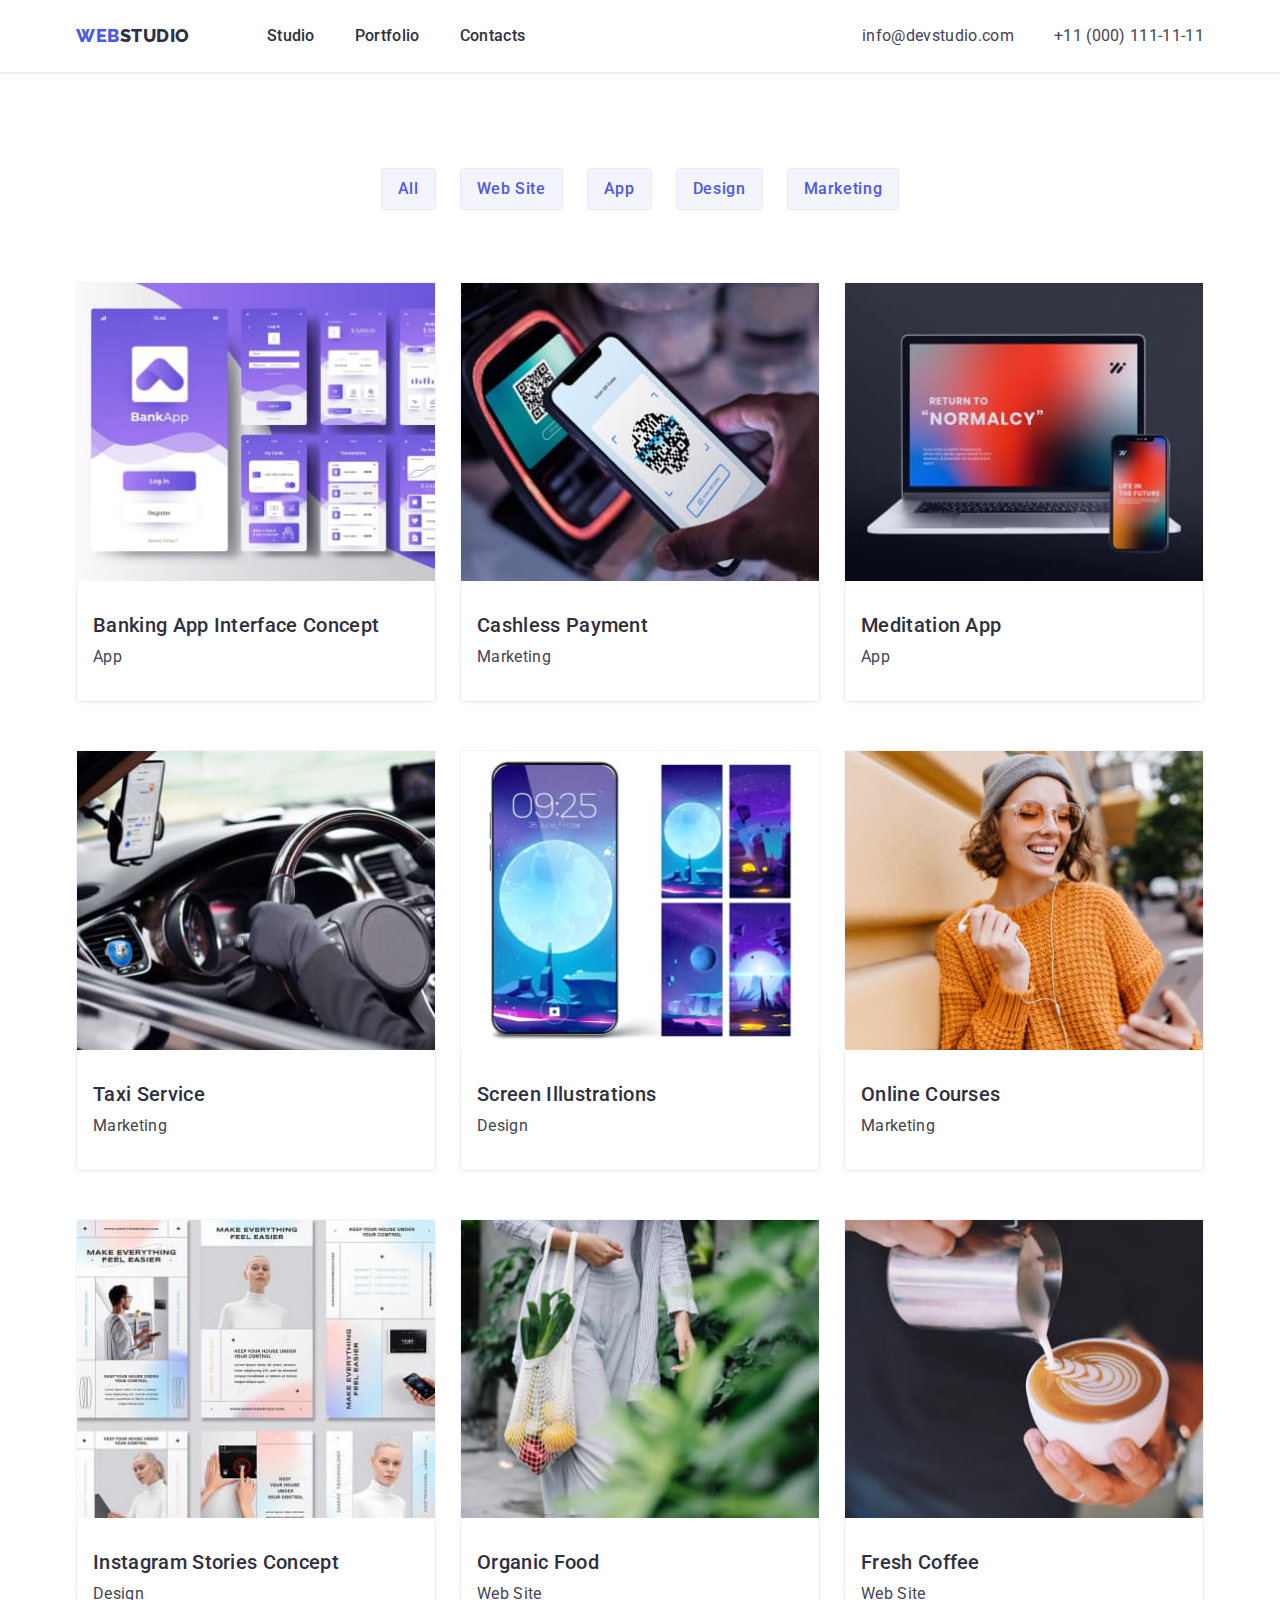
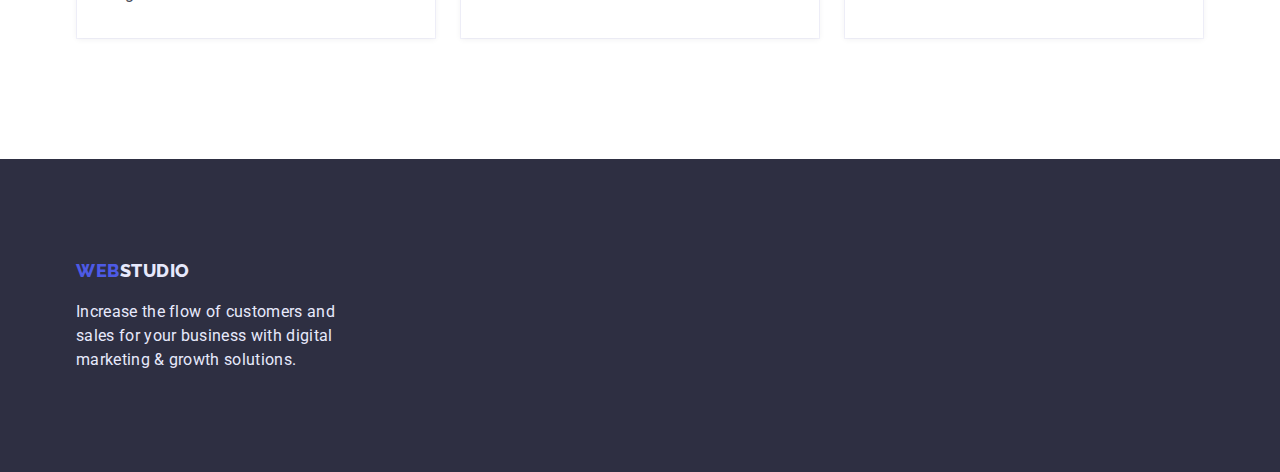
==== commit 0df4b9a9: "Add correct" ====
--- a/portfolio.html
+++ b/portfolio.html
@@ -42,7 +42,7 @@
     </header>
     <!-- main content -->
     <main>
-      <section class="section-buttons">
+      <section class="section-main">
         <div class="conteiner">
           <h1 class="visually-hidden">Portfolio</h1>
           <!-- filters -->
@@ -54,8 +54,6 @@
             <li class="item"><button type="button" class="button secondary">Marketing</button></li>
           </ul>
         </div>
-      </section>
-      <section class="section-cards">
         <div class="conteiner">
           <!-- cards -->
           <ul class="cards list">
--- a/CSS/styless.css
+++ b/CSS/styless.css
@@ -47,8 +47,6 @@
 /* Marking Logo */
 .logo {
     margin-right: 77px;
-    padding-top: 24px;
-    padding-bottom: 24px;
 
     color: var(--dark-color);
     text-transform: uppercase;
@@ -66,10 +64,9 @@
 
 /* Marking Navigation */
 .header {
-    box-shadow: 
-    0 1px 6px 0 #082E2F42,
-    0 1px 1px 0 #162E2F42, 
-    0 2px 1px 0 #082E2F42
+    box-shadow: 0px 1px 6px 0px rgba(46, 47, 66, 0.08);
+    box-shadow: 0px 1px 1px 0px rgba(46, 47, 66, 0.16);
+    box-shadow: 0px 2px 1px 0px rgba(46, 47, 66, 0.08);
 }
 .main-nav {
     display: flex;
@@ -141,7 +138,8 @@
 /* Marking Button */
 .button.primary {
     border-radius: 4px;
-    padding: 16px 32px;
+    width: 170px;
+    height: 51px;
 
     cursor: pointer;
     color: var(--withe-color);
@@ -171,10 +169,16 @@
     margin-right: 24px;
 }
 .future-page {
+    margin-bottom: 8px;
+
     color: var(--dark-color);
     font-weight: 500;
     font-size: 20px;
     line-height: 1.2;
+}
+
+.feature-text {
+    width: 264px;
 }
 
 .visually-hidden {
@@ -223,9 +227,9 @@
 }
 
 .item-foto {
-    box-shadow:
-        0 2px 1px 0 #082E2F42,
-        0 1px 1px 0 #162E2F42;
+    box-shadow: 0px 2px 1px 0px rgba(46, 47, 66, 0.08);
+    box-shadow: 0px 1px 1px 0px rgba(46, 47, 66, 0.16);
+    box-shadow: 0px 1px 6px 0px rgba(46, 47, 66, 0.08);
     border-radius: 0px 0px 4px 4px;
     background-color: var(--withe-color);
 }
@@ -237,8 +241,11 @@
     background-color: var(--light-color);
 }
 
+.team-content {
+    padding: 32px 16px;
+}
+
 .team-page {
-    margin-top: 32px;
     margin-bottom: 8px;
     color: var(--dark-color);
     font-weight: 500;
@@ -247,7 +254,6 @@
     text-align: center;
 }
 .team-text {
-    margin-bottom: 32px;
     text-align: center;
 }
 
@@ -270,14 +276,15 @@
 
 /* MARKING PORTFOLIO */
 
-/* Marking Buttons */
-.section-buttons {
+.section-main {
     padding-top: 96px;
-    padding-bottom: 72px;
-}
+    padding-bottom: 120px;
+}
+
 .buttons {
     display: flex;
     justify-content: center;
+    margin-bottom: 72px;
 }
 
 .buttons .item:not(:last-child) {
@@ -307,9 +314,9 @@
 }
 
 /* Marking  Cards*/
-.section-cards {
-    padding-bottom: 120px;
-}
+/* .section-cards {
+    padding-bottom: 120px;
+} */
 
 .cards {
     display: flex;
